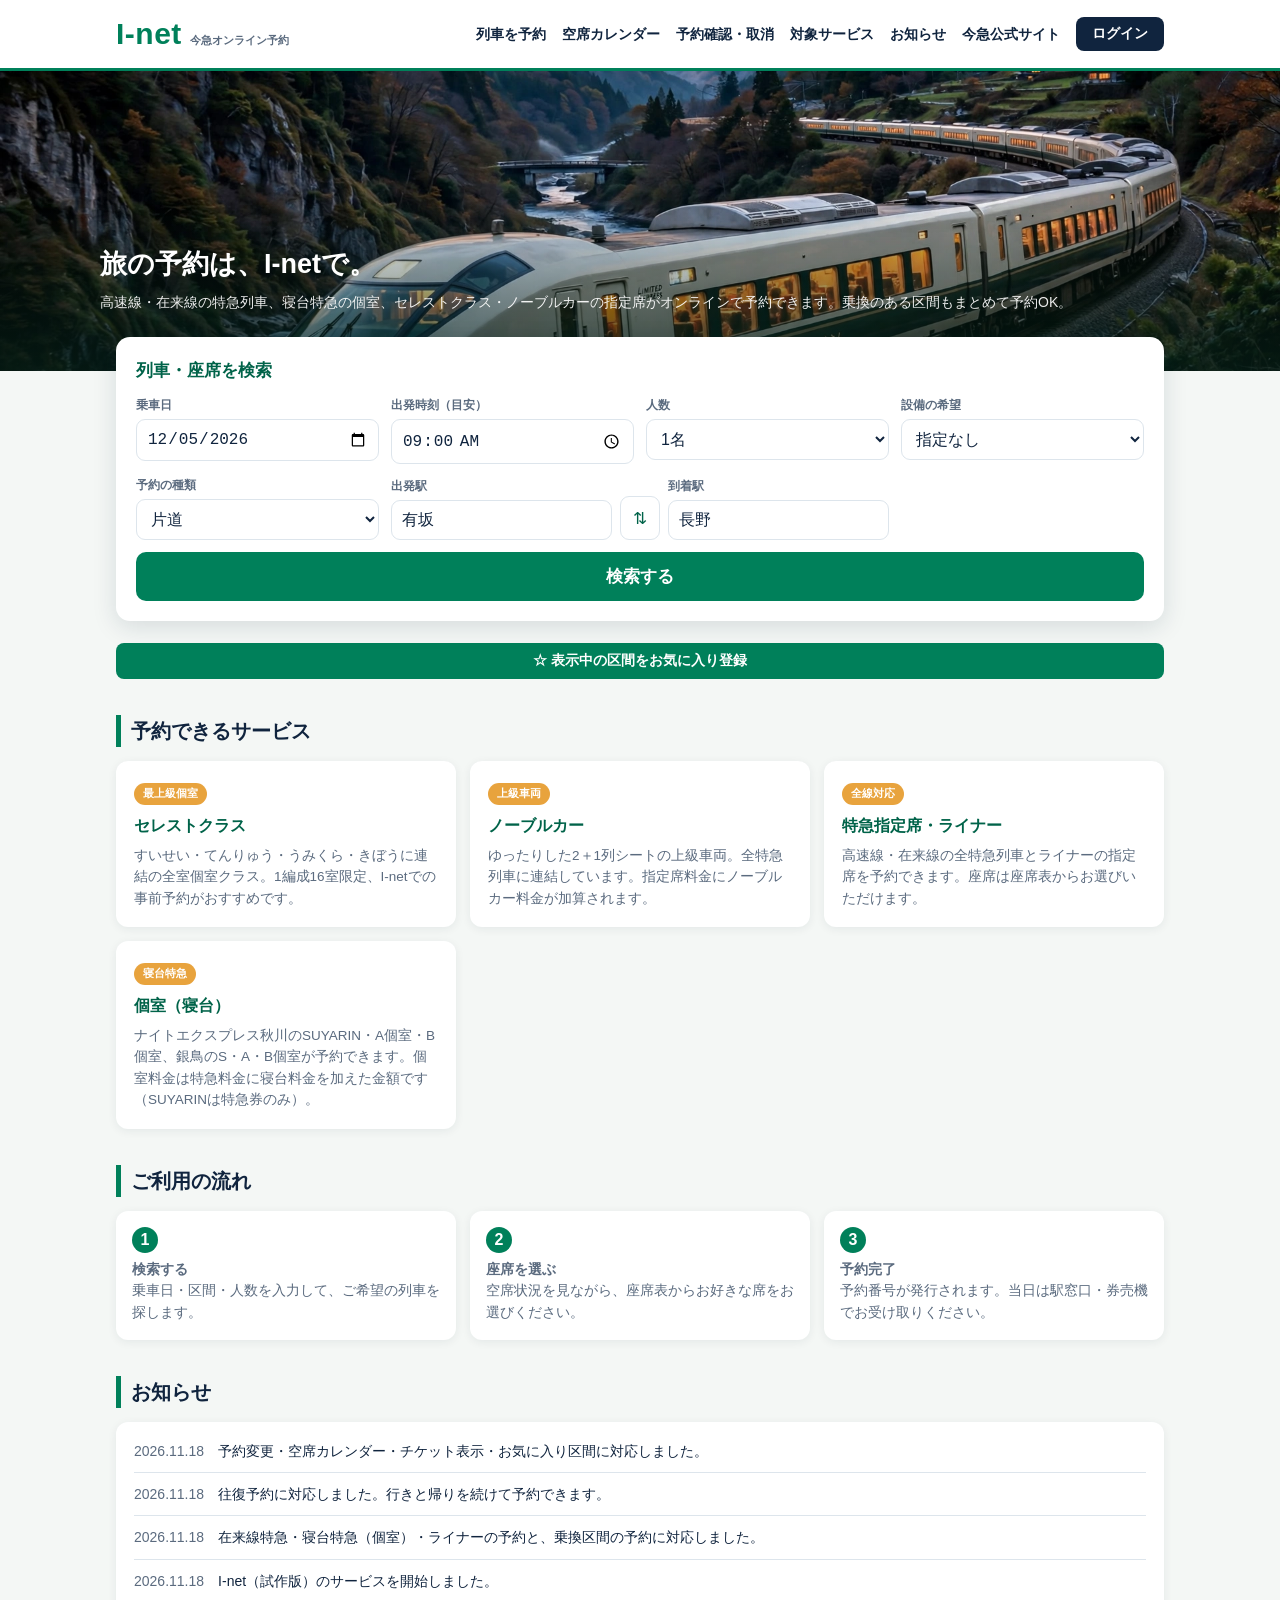
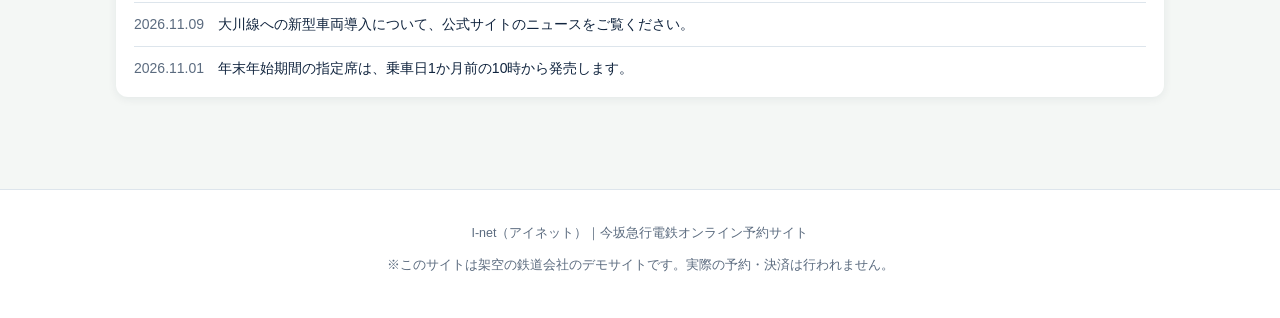
==== index.html @ 6cd25249 "Add I-net Initial I-net page" ====
<!DOCTYPE html>
<html lang="ja">
<head>
<meta charset="UTF-8">
<meta name="viewport" content="width=device-width, initial-scale=1.0">
<title>I-net｜今急オンライン予約サイト</title>
<meta name="description" content="今坂急行電鉄のオンライン予約サイト「I-net」。特急・セレストクラス・ノーブルカーの指定席がネットで予約できます。">
<link rel="stylesheet" href="style.css">
</head>
<body>
<header class="inet-header">
  <div class="inet-header-inner">
    <a class="logo" href="index.html">
      <span class="logo-main">I-net</span>
      <span class="logo-sub">今急オンライン予約</span>
    </a>
    <nav class="inet-nav">
      <a href="index.html">列車を予約</a>
      <a href="calendar.html">空席カレンダー</a>
      <a href="reservations.html">予約確認・取消</a>
      <a href="#services">対象サービス</a>
      <a href="#news">お知らせ</a>
      <a href="../今急公式サイト/index.html">今急公式サイト</a>
      <button class="login-btn" id="loginBtn" type="button">ログイン</button>
    </nav>
  </div>
</header>

<div class="hero">
  <img src="images/hero.webp" alt="山あいを走る今急電鉄の特急列車">
  <div class="hero-copy">
    <div class="hero-copy-inner">
      <h1>旅の予約は、I-netで。</h1>
      <p>高速線・在来線の特急列車、寝台特急の個室、セレストクラス・ノーブルカーの指定席がオンラインで予約できます。乗換のある区間もまとめて予約OK。</p>
    </div>
  </div>
</div>

<main class="wrap">
  <form class="search-panel" id="searchForm">
    <h2>列車・座席を検索</h2>
    <div class="search-grid">
      <div class="field">
        <label for="date">乗車日</label>
        <input type="date" id="date" required>
      </div>
      <div class="field">
        <label for="time">出発時刻（目安）</label>
        <input type="time" id="time" value="09:00">
      </div>
      <div class="field">
        <label for="pax">人数</label>
        <select id="pax">
          <option value="1">1名</option>
          <option value="2">2名</option>
          <option value="3">3名</option>
          <option value="4">4名</option>
          <option value="5">5名</option>
          <option value="6">6名</option>
        </select>
      </div>
      <div class="field">
        <label for="clsPref">設備の希望</label>
        <select id="clsPref">
          <option value="">指定なし</option>
          <option value="指定席">指定席</option>
          <option value="ノーブルカー">ノーブルカー</option>
          <option value="グリーン車">グリーン車</option>
          <option value="セレストクラス">セレストクラス</option>
        </select>
      </div>
      <div class="field">
        <label for="tripType">予約の種類</label>
        <select id="tripType">
          <option value="oneway">片道</option>
          <option value="round">往復</option>
        </select>
      </div>
      <div class="field return-field" hidden>
        <label for="rdate">帰りの乗車日</label>
        <input type="date" id="rdate">
      </div>
      <div class="field return-field" hidden>
        <label for="rtime">帰りの出発時刻（目安）</label>
        <input type="time" id="rtime" value="17:00">
      </div>
      <div class="station-row">
        <div class="field">
          <label for="from">出発駅</label>
          <input type="text" id="from" class="station-input" value="有坂" autocomplete="off" placeholder="駅名を入力">
        </div>
        <button class="swap-btn" id="swapBtn" type="button" title="出発駅と到着駅を入れ替え">⇅</button>
        <div class="field">
          <label for="to">到着駅</label>
          <input type="text" id="to" class="station-input" value="長野" autocomplete="off" placeholder="駅名を入力">
        </div>
      </div>
      <button class="search-btn" type="submit">検索する</button>
    </div>
  </form>
  <div class="fav-bar" id="favBar"></div>

  <section class="section" id="services">
    <h2>予約できるサービス</h2>
    <div class="cards">
      <div class="card">
        <span class="tag">最上級個室</span>
        <h3>セレストクラス</h3>
        <p>すいせい・てんりゅう・うみくら・きぼうに連結の全室個室クラス。1編成16室限定、I-netでの事前予約がおすすめです。</p>
      </div>
      <div class="card">
        <span class="tag">上級車両</span>
        <h3>ノーブルカー</h3>
        <p>ゆったりした2＋1列シートの上級車両。全特急列車に連結しています。指定席料金にノーブルカー料金が加算されます。</p>
      </div>
      <div class="card">
        <span class="tag">全線対応</span>
        <h3>特急指定席・ライナー</h3>
        <p>高速線・在来線の全特急列車とライナーの指定席を予約できます。座席は座席表からお選びいただけます。</p>
      </div>
      <div class="card">
        <span class="tag">寝台特急</span>
        <h3>個室（寝台）</h3>
        <p>ナイトエクスプレス秋川のSUYARIN・A個室・B個室、銀鳥のS・A・B個室が予約できます。個室料金は特急料金に寝台料金を加えた金額です（SUYARINは特急券のみ）。</p>
      </div>
    </div>
  </section>

  <section class="section">
    <h2>ご利用の流れ</h2>
    <div class="steps">
      <div class="step"><span class="step-num">1</span><p><strong>検索する</strong><br>乗車日・区間・人数を入力して、ご希望の列車を探します。</p></div>
      <div class="step"><span class="step-num">2</span><p><strong>座席を選ぶ</strong><br>空席状況を見ながら、座席表からお好きな席をお選びください。</p></div>
      <div class="step"><span class="step-num">3</span><p><strong>予約完了</strong><br>予約番号が発行されます。当日は駅窓口・券売機でお受け取りください。</p></div>
    </div>
  </section>

  <section class="section" id="news">
    <h2>お知らせ</h2>
    <div class="news-list">
      <div class="news-item"><span class="news-date">2026.11.18</span><span>予約変更・空席カレンダー・チケット表示・お気に入り区間に対応しました。</span></div>
      <div class="news-item"><span class="news-date">2026.11.18</span><span>往復予約に対応しました。行きと帰りを続けて予約できます。</span></div>
      <div class="news-item"><span class="news-date">2026.11.18</span><span>在来線特急・寝台特急（個室）・ライナーの予約と、乗換区間の予約に対応しました。</span></div>
      <div class="news-item"><span class="news-date">2026.11.18</span><span>I-net（試作版）のサービスを開始しました。</span></div>
      <div class="news-item"><span class="news-date">2026.11.09</span><span>大川線への新型車両導入について、公式サイトのニュースをご覧ください。</span></div>
      <div class="news-item"><span class="news-date">2026.11.01</span><span>年末年始期間の指定席は、乗車日1か月前の10時から発売します。</span></div>
    </div>
  </section>
</main>

<footer>
  <p>I-net（アイネット）｜今坂急行電鉄オンライン予約サイト</p>
  <p>※このサイトは架空の鉄道会社のデモサイトです。実際の予約・決済は行われません。</p>
</footer>

<script src="js/data.js"></script>
<script src="js/app.js"></script>
<script>
(function () {
  const fromSel = document.getElementById("from");
  const toSel = document.getElementById("to");
  setupStationAutocomplete(fromSel);
  setupStationAutocomplete(toSel);
  const dateInput = document.getElementById("date");
  const today = new Date();
  const iso = d => d.getFullYear() + "-" + String(d.getMonth() + 1).padStart(2, "0") + "-" + String(d.getDate()).padStart(2, "0");
  dateInput.value = iso(today);
  dateInput.min = iso(today);
  const max = new Date(today); max.setDate(max.getDate() + 31);
  dateInput.max = iso(max);
  const rdateInput = document.getElementById("rdate");
  rdateInput.value = iso(today);
  rdateInput.min = iso(today);
  rdateInput.max = iso(max);
  const tripType = document.getElementById("tripType");
  tripType.addEventListener("change", () => {
    const round = tripType.value === "round";
    document.querySelectorAll(".return-field").forEach(el => { el.hidden = !round; });
    if (round) rdateInput.value = dateInput.value;
  });
  dateInput.addEventListener("change", () => {
    if (tripType.value === "round" && rdateInput.value < dateInput.value) rdateInput.value = dateInput.value;
  });
  // お気に入り区間（ブラウザに保存）
  const favBar = document.getElementById("favBar");
  function loadFavs() { try { return JSON.parse(localStorage.getItem("inet_favorites") || "[]"); } catch (e) { return []; } }
  function renderFavs() {
    const favs = loadFavs();
    favBar.innerHTML = "";
    const addBtn = document.createElement("button");
    addBtn.type = "button";
    addBtn.className = "class-btn";
    addBtn.textContent = "☆ 表示中の区間をお気に入り登録";
    addBtn.addEventListener("click", () => {
      const favs2 = loadFavs();
      const pair = { from: fromSel.value, to: toSel.value };
      if (pair.from === pair.to) { alert("出発駅と到着駅が同じです。"); return; }
      if (!favs2.some(f => f.from === pair.from && f.to === pair.to)) {
        favs2.push(pair);
        try { localStorage.setItem("inet_favorites", JSON.stringify(favs2.slice(0, 8))); } catch (e) {}
      }
      renderFavs();
    });
    favBar.appendChild(addBtn);
    for (const f of favs) {
      const chip = document.createElement("span");
      chip.className = "fav-chip";
      chip.innerHTML = f.from + " → " + f.to;
      chip.addEventListener("click", () => { fromSel.value = f.from; toSel.value = f.to; });
      const del = document.createElement("span");
      del.className = "fav-del";
      del.textContent = "×";
      del.addEventListener("click", e => {
        e.stopPropagation();
        const favs2 = loadFavs().filter(x => !(x.from === f.from && x.to === f.to));
        try { localStorage.setItem("inet_favorites", JSON.stringify(favs2)); } catch (e) {}
        renderFavs();
      });
      chip.appendChild(del);
      favBar.appendChild(chip);
    }
  }
  renderFavs();
  document.getElementById("swapBtn").addEventListener("click", () => {
    const v = fromSel.value; fromSel.value = toSel.value; toSel.value = v;
  });
  document.getElementById("loginBtn").addEventListener("click", () => {
    alert("I-net会員ログインは試作版では未実装です。\n会員登録なしでも予約できます。");
  });
  document.getElementById("searchForm").addEventListener("submit", e => {
    e.preventDefault();
    const fromName = resolveStationName(fromSel.value);
    const toName = resolveStationName(toSel.value);
    if (!fromName || !toName) { alert("駅名を候補から選んでください。"); return; }
    fromSel.value = fromName; toSel.value = toName;
    if (fromName === toName) { alert("出発駅と到着駅が同じです。"); return; }
    const q = new URLSearchParams({
      date: dateInput.value,
      time: document.getElementById("time").value || "",
      pax: document.getElementById("pax").value,
      cls: document.getElementById("clsPref").value,
      from: fromName,
      to: toName
    });
    if (tripType.value === "round") {
      q.set("mode", "round");
      q.set("rdate", rdateInput.value);
      q.set("rtime", document.getElementById("rtime").value || "");
    }
    location.href = "trains.html?" + q.toString();
  });
})();
</script>
</body>
</html>
---- style.css ----
/* I-net（今急オンライン予約サイト）共通スタイル */
:root {
  --primary: #00805a;
  --primary-dark: #006349;
  --ink: #10243e;
  --muted: #5b6b7f;
  --line: #dde5ec;
  --bg: #f4f7f5;
  --card: #ffffff;
  --accent: #e8a33d;
  --danger: #c62828;
}
* { box-sizing: border-box; }
body {
  margin: 0;
  font-family: "Hiragino Kaku Gothic ProN", "Hiragino Sans", "Noto Sans JP", sans-serif;
  background: var(--bg);
  color: var(--ink);
  line-height: 1.6;
}
a { color: var(--primary-dark); }

/* ヘッダー */
.inet-header {
  background: #fff;
  border-bottom: 3px solid var(--primary);
  position: sticky; top: 0; z-index: 50;
}
.inet-header-inner {
  max-width: 1080px; margin: 0 auto; padding: 10px 16px;
  display: flex; align-items: center; gap: 20px; flex-wrap: wrap;
}
.logo { text-decoration: none; display: flex; align-items: baseline; gap: 8px; }
.logo-main { font-size: 30px; font-weight: 900; color: var(--primary); letter-spacing: .5px; }
.logo-sub { font-size: 11px; color: var(--muted); font-weight: 700; }
.inet-nav { display: flex; gap: 16px; margin-left: auto; align-items: center; flex-wrap: wrap; }
.inet-nav a { text-decoration: none; color: var(--ink); font-size: 14px; font-weight: 700; }
.inet-nav a:hover { color: var(--primary); }
.login-btn {
  background: var(--ink); color: #fff; border: none; border-radius: 8px;
  padding: 8px 16px; font-size: 14px; font-weight: 700; cursor: pointer;
}

/* ヒーロー */
.hero { position: relative; }
.hero img { width: 100%; height: 300px; object-fit: cover; display: block; }
.hero-copy {
  position: absolute; left: 0; right: 0; bottom: 0;
  background: linear-gradient(transparent, rgba(6, 32, 24, .72));
  color: #fff; padding: 48px 16px 58px;
}
.hero-copy-inner { max-width: 1080px; margin: 0 auto; }
.hero-copy h1 { margin: 0; font-size: 27px; }
.hero-copy p { margin: 4px 0 0; font-size: 14px; opacity: .92; }

.wrap { max-width: 1080px; margin: 0 auto; padding: 0 16px 48px; }

/* 検索パネル */
.search-panel {
  background: var(--card); border-radius: 14px; box-shadow: 0 6px 24px rgba(16, 36, 62, .13);
  padding: 20px; margin-top: -34px; position: relative; z-index: 2;
}
.search-panel h2 { margin: 0 0 12px; font-size: 17px; color: var(--primary-dark); }
.search-grid { display: grid; grid-template-columns: repeat(4, 1fr); gap: 12px; }
.field label { display: block; font-size: 12px; font-weight: 700; color: var(--muted); margin-bottom: 4px; }
.field input, .field select {
  width: 100%; padding: 10px; font-size: 16px; border: 1.5px solid var(--line);
  border-radius: 9px; background: #fff; color: var(--ink);
}
.station-row { display: grid; grid-template-columns: 1fr 40px 1fr; gap: 8px; align-items: end; grid-column: span 2; }
.swap-btn {
  height: 44px; border: 1.5px solid var(--line); background: #fff; border-radius: 9px;
  font-size: 17px; cursor: pointer; color: var(--primary-dark);
}
.search-btn {
  grid-column: span 4; background: var(--primary); color: #fff; border: none; border-radius: 10px;
  padding: 13px; font-size: 17px; font-weight: 800; cursor: pointer;
}
.search-btn:hover { background: var(--primary-dark); }

/* セクション */
.section { margin-top: 36px; }
.section h2 { font-size: 20px; margin: 0 0 14px; border-left: 5px solid var(--primary); padding-left: 10px; }
.cards { display: grid; grid-template-columns: repeat(3, 1fr); gap: 14px; }
.card {
  background: var(--card); border-radius: 12px; padding: 18px;
  box-shadow: 0 2px 10px rgba(16, 36, 62, .07);
}
.card h3 { margin: 0 0 6px; font-size: 16px; color: var(--primary-dark); }
.card p { margin: 0; font-size: 13.5px; color: var(--muted); }
.card .tag {
  display: inline-block; font-size: 11px; font-weight: 800; color: #fff;
  background: var(--accent); border-radius: 20px; padding: 2px 9px; margin-bottom: 8px;
}
.steps { display: grid; grid-template-columns: repeat(3, 1fr); gap: 14px; }
.step { background: var(--card); border-radius: 12px; padding: 16px; box-shadow: 0 2px 10px rgba(16, 36, 62, .07); }
.step-num {
  display: inline-block; width: 26px; height: 26px; line-height: 26px; text-align: center;
  background: var(--primary); color: #fff; border-radius: 50%; font-weight: 800; margin-bottom: 6px;
}
.step p { margin: 0; font-size: 13.5px; color: var(--muted); }
.news-list { background: var(--card); border-radius: 12px; padding: 8px 18px; box-shadow: 0 2px 10px rgba(16, 36, 62, .07); }
.news-item { display: flex; gap: 14px; padding: 10px 0; border-bottom: 1px solid var(--line); font-size: 14px; }
.news-item:last-child { border-bottom: none; }
.news-date { color: var(--muted); font-variant-numeric: tabular-nums; white-space: nowrap; }

/* 検索結果 */
.result-head {
  background: var(--card); border-radius: 12px; padding: 14px 18px; margin-top: 22px;
  box-shadow: 0 2px 10px rgba(16, 36, 62, .07); font-size: 15px;
  display: flex; gap: 14px; flex-wrap: wrap; align-items: center;
}
.result-head .route { font-size: 18px; font-weight: 800; }
.train-card {
  background: var(--card); border-radius: 12px; padding: 16px 18px; margin-top: 14px;
  box-shadow: 0 2px 10px rgba(16, 36, 62, .07);
}
.train-top { display: flex; align-items: baseline; gap: 12px; flex-wrap: wrap; }
.train-name { font-size: 19px; font-weight: 800; color: var(--primary-dark); }
.train-line { font-size: 12px; font-weight: 700; color: #fff; background: var(--primary); border-radius: 4px; padding: 2px 8px; }
.train-times { font-size: 17px; font-weight: 700; font-variant-numeric: tabular-nums; }
.train-times .dur { font-size: 13px; color: var(--muted); font-weight: 400; }
.class-row { display: grid; grid-template-columns: repeat(3, 1fr); gap: 10px; margin-top: 12px; }
.class-cell { border: 1.5px solid var(--line); border-radius: 10px; padding: 10px 12px; }
.class-cell h4 { margin: 0 0 4px; font-size: 14px; }
.vacancy { font-size: 20px; font-weight: 900; }
.vacancy.ok { color: var(--primary); }
.vacancy.few { color: var(--accent); }
.vacancy.full { color: var(--danger); }
.class-price { font-size: 13px; color: var(--muted); }
.class-btn {
  margin-top: 8px; width: 100%; background: var(--primary); color: #fff; border: none;
  border-radius: 8px; padding: 9px; font-weight: 700; cursor: pointer; font-size: 14px;
}
.class-btn:disabled { background: #b9c4cc; cursor: not-allowed; }
.empty-note { background: var(--card); border-radius: 12px; padding: 22px; margin-top: 14px; text-align: center; color: var(--muted); }

/* 座席選択 */
.seat-wrap { display: grid; grid-template-columns: 1fr 300px; gap: 16px; margin-top: 22px; align-items: start; }
.seat-panel, .summary-panel { background: var(--card); border-radius: 12px; padding: 18px; box-shadow: 0 2px 10px rgba(16, 36, 62, .07); }
.seat-panel h2, .summary-panel h2 { margin: 0 0 10px; font-size: 17px; }
.seat-direction { text-align: center; font-size: 12px; color: var(--muted); margin-bottom: 10px; }
.seat-row { display: flex; gap: 6px; justify-content: center; margin-bottom: 6px; align-items: center; }
.seat-row .row-num { width: 20px; text-align: right; font-size: 11px; color: var(--muted); }
.seat {
  width: 42px; height: 38px; border-radius: 8px 8px 4px 4px; border: 1.5px solid var(--primary);
  background: #eefaf5; color: var(--primary-dark); font-size: 12px; font-weight: 700; cursor: pointer;
}
.seat.aisle-space { width: 22px; border: none; background: none; cursor: default; }
.seat.reserved { background: #dfe5ea; border-color: #c3ccd3; color: #93a1ad; cursor: not-allowed; }
.seat.selected { background: var(--primary); color: #fff; }
.legend { display: flex; gap: 16px; font-size: 12.5px; color: var(--muted); margin-top: 12px; flex-wrap: wrap; }
.legend i { display: inline-block; width: 14px; height: 14px; border-radius: 4px; margin-right: 5px; vertical-align: -2px; }
.summary-panel dl { margin: 0; font-size: 14px; }
.summary-panel dt { color: var(--muted); font-size: 12px; margin-top: 10px; }
.summary-panel dd { margin: 2px 0 0; font-weight: 700; }
.total-price { font-size: 22px; font-weight: 900; color: var(--primary-dark); }
.confirm-btn {
  margin-top: 16px; width: 100%; background: var(--primary); color: #fff; border: none;
  border-radius: 10px; padding: 13px; font-size: 16px; font-weight: 800; cursor: pointer;
}
.confirm-btn:disabled { background: #b9c4cc; cursor: not-allowed; }

/* 完了 */
.complete-panel { background: var(--card); border-radius: 14px; padding: 26px; margin-top: 26px; box-shadow: 0 2px 10px rgba(16, 36, 62, .07); }
.complete-panel h2 { margin: 0 0 4px; color: var(--primary-dark); }
.reserve-no { font-size: 24px; font-weight: 900; letter-spacing: 1px; }
.detail-table { width: 100%; border-collapse: collapse; margin-top: 14px; font-size: 14.5px; }
.detail-table th, .detail-table td { border-bottom: 1px solid var(--line); padding: 9px 6px; text-align: left; }
.detail-table th { color: var(--muted); font-weight: 700; width: 130px; }
.back-btn {
  display: inline-block; margin-top: 20px; background: var(--primary); color: #fff; text-decoration: none;
  border-radius: 10px; padding: 12px 26px; font-weight: 800;
}
.demo-note { font-size: 12px; color: var(--muted); margin-top: 14px; }

footer {
  border-top: 1px solid var(--line); margin-top: 44px; padding: 20px 16px 30px;
  text-align: center; color: var(--muted); font-size: 12.5px; background: #fff;
}

@media (max-width: 760px) {
  .search-grid { grid-template-columns: 1fr 1fr; }
  .station-row { grid-column: span 2; }
  .search-btn { grid-column: span 2; }
  .cards, .steps { grid-template-columns: 1fr; }
  .class-row { grid-template-columns: 1fr; }
  .seat-wrap { grid-template-columns: 1fr; }
  .hero img { height: 210px; }
  .hero-copy h1 { font-size: 21px; }
}

/* v2追加：経路カード・クラスチップ・予約確認 */
.badge {
  font-size: 12px; font-weight: 800; color: #fff; border-radius: 20px; padding: 3px 11px;
}
.badge-direct { background: var(--primary); }
.badge-transfer { background: var(--accent); color: var(--ink); }
.leg-block { border-top: 1px solid var(--line); margin-top: 12px; padding-top: 12px; }
.leg-head { display: flex; align-items: baseline; gap: 10px; flex-wrap: wrap; }
.leg-times { font-weight: 700; font-variant-numeric: tabular-nums; }
.leg-sub { margin: 4px 0 8px; font-size: 13px; color: var(--muted); }
.cls-chips { display: flex; gap: 8px; flex-wrap: wrap; margin-top: 8px; }
.cls-chip {
  border: 1.5px solid var(--line); background: #fff; border-radius: 20px;
  padding: 7px 14px; font-size: 14px; font-weight: 700; cursor: pointer; color: var(--ink);
}
.cls-chip .vacancy { font-size: 16px; }
.cls-chip.selected { border-color: var(--primary); background: #eefaf5; color: var(--primary-dark); }
.transfer-note { font-size: 13px; color: var(--muted); margin-top: 10px; }
.journey-foot {
  display: flex; align-items: center; gap: 14px; flex-wrap: wrap;
  border-top: 1px solid var(--line); margin-top: 14px; padding-top: 12px;
}
.journey-total { font-size: 16px; font-weight: 800; }
.proceed-btn { width: auto; margin-top: 0; margin-left: auto; padding: 10px 26px; }
.seat-panel { margin-bottom: 16px; }
.seat-panel h2 { margin: 0 0 4px; font-size: 17px; }
.pref-box { border-top: 1px solid var(--line); margin-top: 16px; padding-top: 12px; }
.pref-box label { display: block; font-size: 12px; font-weight: 700; color: var(--muted); margin-bottom: 4px; }
.pref-box select {
  width: 100%; padding: 9px; font-size: 15px; border: 1.5px solid var(--line);
  border-radius: 9px; background: #fff; color: var(--ink); margin-bottom: 8px;
}
.cancel-btn { background: var(--danger); width: auto; padding: 9px 20px; margin-top: 10px; }
.car-chips { display: flex; gap: 8px; flex-wrap: wrap; margin: 10px 0 4px; }
.chosen-box { background: #eefaf5; border: 1.5px solid var(--line); border-radius: 10px; padding: 12px 16px; margin-bottom: 14px; }
.chosen-box p { margin: 0 0 8px; }
.car-chip { font-size: 13.5px; }

.car-fac { color: var(--muted); font-size: 12.5px; margin: 2px 0 6px; }
.svc-box { background: #fff8ec; border: 1px solid #ecd9ac; border-radius: 8px; padding: 8px 12px; margin: 8px 0; font-size: 13.5px; }
.svc-box select { margin-left: 6px; padding: 4px 6px; }
.change-note { color: var(--accent); font-weight: 700; }
.res-actions { display: flex; gap: 8px; flex-wrap: wrap; align-items: center; margin-top: 10px; }
.res-actions .cancel-btn { margin-top: 0; }
.ticket-link { text-decoration: none; display: inline-block; }

.cal-scroll { overflow-x: auto; }
.cal-table { border-collapse: collapse; width: 100%; background: #fff; border-radius: 10px; overflow: hidden; box-shadow: 0 1px 4px rgba(16,42,67,.08); }
.cal-table th, .cal-table td { border: 1px solid var(--line); padding: 8px 6px; text-align: center; font-size: 13.5px; }
.cal-table th { background: #eefaf5; }
.cal-train { text-align: left !important; font-weight: 700; white-space: nowrap; }
.cal-train span { font-weight: 400; color: var(--muted); font-size: 12px; }
.cal-cell a { text-decoration: none; font-size: 17px; }
.cal-cell.off { color: #aab6bf; font-size: 12px; }
.ticket-card { background: #fff; border: 2px solid var(--primary); border-radius: 14px; padding: 20px 22px; max-width: 640px; margin: 0 auto; box-shadow: 0 2px 10px rgba(16,42,67,.12); }
.ticket-head { display: flex; justify-content: space-between; align-items: baseline; border-bottom: 2px dashed var(--line); padding-bottom: 10px; }
.ticket-logo { font-weight: 800; color: var(--primary); font-size: 19px; }
.ticket-no { font-family: monospace; font-size: 15px; }
.ticket-leg { border-bottom: 1px solid var(--line); padding: 12px 0; }
.ticket-route { font-size: 20px; font-weight: 800; margin: 0 0 2px; }
.ticket-train, .ticket-time, .ticket-seat { margin: 2px 0; color: #33424f; }
.ticket-foot { display: flex; justify-content: space-between; gap: 16px; align-items: center; padding-top: 12px; }
.ticket-total { font-weight: 800; font-size: 17px; margin: 0 0 6px; }
.qr { display: grid; grid-template-columns: repeat(21, 5px); gap: 0; background: #fff; padding: 6px; border: 1px solid var(--line); }
.qr i { width: 5px; height: 5px; display: block; }
.qr i.on { background: #10242f; }
.fav-bar { display: flex; gap: 8px; flex-wrap: wrap; align-items: center; margin-top: 14px; }
.fav-chip { border: 1.5px solid var(--primary); color: var(--primary-dark); background: #eefaf5; border-radius: 999px; padding: 6px 8px 6px 14px; font-size: 13.5px; cursor: pointer; display: inline-flex; gap: 8px; align-items: center; }
.fav-chip .fav-del { color: #b3261e; font-weight: 700; padding: 0 4px; }
.station-input-wrap { position: relative; }
.station-suggest { position: absolute; left: 0; right: 0; top: 100%; z-index: 30; background: #fff; border: 1.5px solid var(--primary); border-radius: 0 0 10px 10px; box-shadow: 0 8px 20px rgba(16,42,67,.18); max-height: 264px; overflow-y: auto; }
.suggest-item { padding: 9px 12px; cursor: pointer; font-size: 15px; }
.suggest-item:hover, .suggest-item.active { background: #eefaf5; }

/* ===== スマホ最適化（v6） ===== */
@media (max-width: 760px) {
  body { font-size: 16px; }
  .wrap { padding: 0 12px 40px; }
  /* ヘッダー：ロゴを小さく、ナビは横スクロールの1行に */
  .inet-header-inner { padding: 8px 12px; gap: 10px; }
  .logo-main { font-size: 24px; }
  .logo-sub { font-size: 10.5px; }
  /* スマホではヘッダーを固定しない（stickyはプレビューやフルページ撮影でずれて見えるため） */
  .inet-header { position: static; }
  body { overflow-x: hidden; }
  .inet-nav { flex-wrap: wrap; overflow-x: visible; gap: 8px 14px; margin-left: 0; width: 100%; padding-bottom: 2px; }
  .inet-nav a { font-size: 13.5px; white-space: nowrap; }
  .login-btn { font-size: 13px; padding: 8px 12px; white-space: nowrap; }
  .search-grid > * { min-width: 0; }
  .field input, .field select { max-width: 100%; }
  /* 検索フォーム */
  .search-panel { padding: 16px 14px; }
  .field label { font-size: 13px; }
  .field input, .field select { min-height: 48px; }
  .field { min-width: 0; }
  .field input[type="date"], .field input[type="time"] { min-width: 0; max-width: 100%; padding-left: 7px; padding-right: 7px; }
  .pref-box select, .svc-box select { font-size: 16px; }
  .search-btn { min-height: 52px; }
  /* 本文テキストの底上げ */
  .card p, .step p { font-size: 14.5px; }
  .leg-sub { font-size: 14px; }
  .transfer-note { font-size: 13.5px; }
  .car-fac { font-size: 13px; }
  .legend { font-size: 13px; }
  .summary-panel dt { font-size: 13px; }
  .summary-panel dl { font-size: 15px; }
  .demo-note { font-size: 12.5px; }
  .news-item { flex-direction: column; gap: 2px; font-size: 14.5px; }
  /* 列車カード */
  .train-card { padding: 14px; }
  .train-name { font-size: 17px; }
  .train-times { font-size: 16px; }
  .journey-foot { flex-direction: column; align-items: stretch; }
  .journey-total { text-align: center; }
  .proceed-btn { width: 100%; margin-left: 0; min-height: 50px; font-size: 16px; }
  /* タップしやすく */
  .cls-chip { padding: 10px 16px; font-size: 15px; }
  .car-chip { padding: 10px 14px; }
  .class-btn { min-height: 46px; font-size: 15px; }
  .suggest-item { padding: 12px; font-size: 16px; }
  .fav-chip { padding: 9px 10px 9px 14px; font-size: 14px; }
  /* 座席表 */
  .seat-panel, .summary-panel { padding: 14px 12px; }
  .seat { width: 40px; height: 38px; font-size: 12.5px; }
  .confirm-btn { min-height: 52px; }
  /* 完了・詳細テーブルは縦積み */
  .complete-panel { padding: 18px 14px; }
  .reserve-no { font-size: 20px; }
  .detail-table { font-size: 15px; }
  .detail-table th, .detail-table td { display: block; width: auto; border-bottom: none; padding: 2px 4px; }
  .detail-table td { border-bottom: 1px solid var(--line); padding-bottom: 10px; margin-bottom: 6px; }
  .back-btn { display: block; text-align: center; padding: 14px; }
  /* チケット */
  .ticket-card { padding: 16px 14px; }
  .ticket-route { font-size: 18px; }
  .ticket-foot { flex-direction: column; }
  /* カレンダー */
  .cal-table { min-width: 580px; }
  .res-actions .class-btn, .res-actions .ticket-link { flex: 1; text-align: center; }
}
@media (max-width: 400px) {
  .seat { width: 36px; height: 36px; }
  .seat.aisle-space { width: 16px; }
  .hero-copy h1 { font-size: 19px; }
}

/* v7：列車カードまわりの整備 */
.summary-line { background: var(--card); border-radius: 12px; padding: 14px 18px; margin-top: 22px; box-shadow: 0 2px 10px rgba(16, 36, 62, .07); font-size: 15px; }
.train-head { display: flex; align-items: center; gap: 12px; flex-wrap: wrap; }
.train-time .big { font-size: 20px; font-weight: 800; font-variant-numeric: tabular-nums; }
.train-time .dur { font-size: 13px; color: var(--muted); margin-left: 8px; }
.badge-transfer { font-size: 12px; font-weight: 800; color: var(--ink); background: var(--accent); border-radius: 20px; padding: 3px 11px; }
.leg-title { font-size: 17px; font-weight: 800; color: var(--primary-dark); margin: 0; display: flex; align-items: center; gap: 10px; flex-wrap: wrap; }
.leg-lines { font-size: 12px; font-weight: 700; color: #fff; background: var(--primary); border-radius: 4px; padding: 2px 8px; }
.leg-route { margin: 4px 0 0; font-size: 15px; font-weight: 700; font-variant-numeric: tabular-nums; }
.proceed-btn { background: var(--primary); color: #fff; border: none; border-radius: 10px; font-weight: 800; cursor: pointer; font-size: 15px; }
.proceed-btn:hover:not(:disabled) { background: var(--primary-dark); }
.proceed-btn:disabled { background: #b9c4cc; cursor: not-allowed; }
.res-label { font-weight: 800; color: var(--primary-dark); }

.cls-chip:disabled { opacity: .5; cursor: not-allowed; background: #f2f5f7; }
.cls-chip:disabled .vacancy { color: var(--danger); }
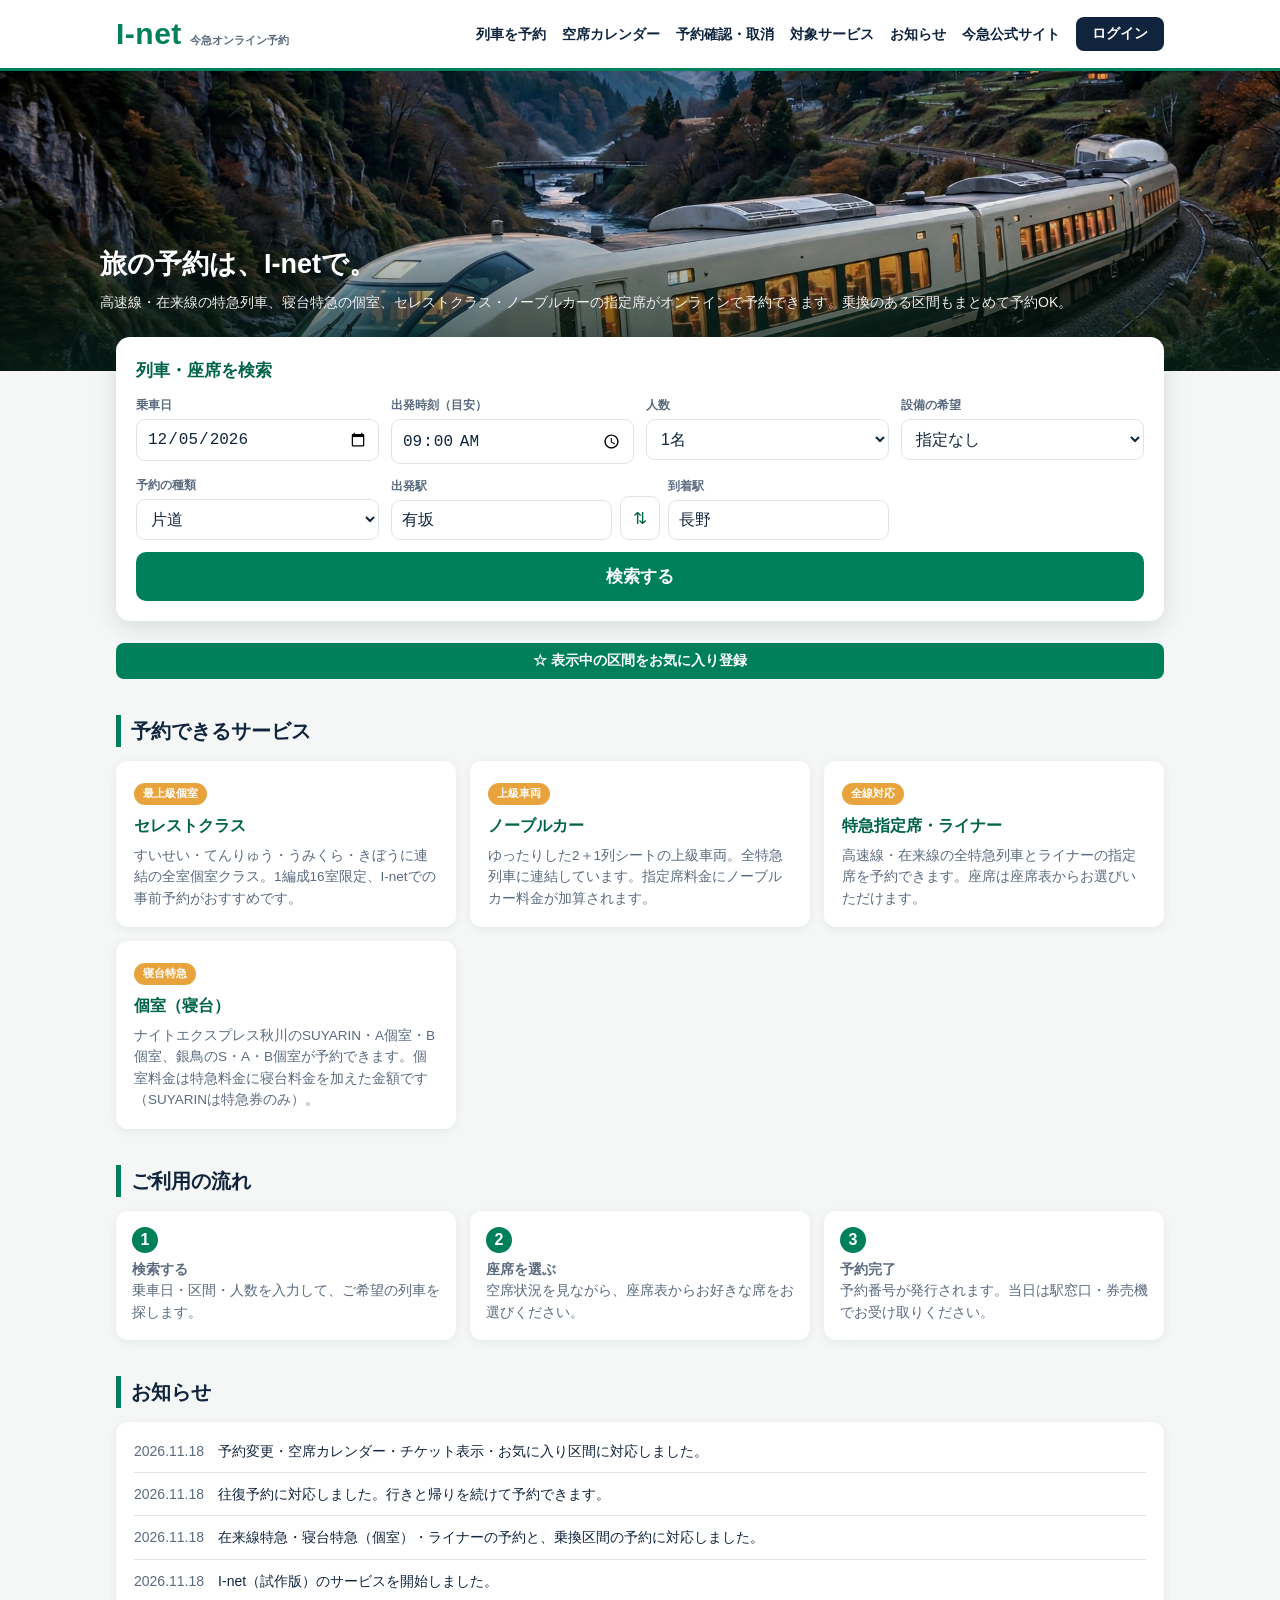
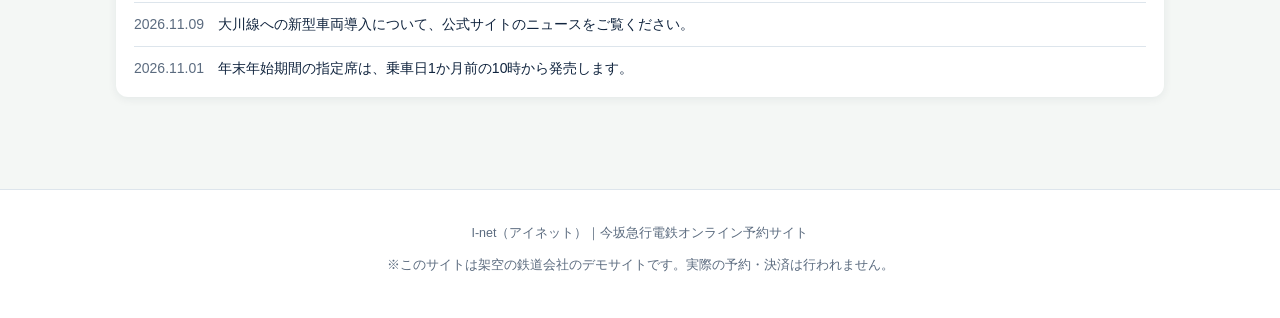
==== commit 1d5d1810: "Update 公式サイトに遷移できるように" ====
--- a/index.html
+++ b/index.html
@@ -20,7 +20,7 @@
       <a href="reservations.html">予約確認・取消</a>
       <a href="#services">対象サービス</a>
       <a href="#news">お知らせ</a>
-      <a href="../今急公式サイト/index.html">今急公式サイト</a>
+      <a href="https://raff-1073.github.io/imakyu/">今急公式サイト</a>
       <button class="login-btn" id="loginBtn" type="button">ログイン</button>
     </nav>
   </div>
--- a/style.css
+++ b/style.css
@@ -61,7 +61,7 @@
   padding: 20px; margin-top: -34px; position: relative; z-index: 2;
 }
 .search-panel h2 { margin: 0 0 12px; font-size: 17px; color: var(--primary-dark); }
-.search-grid { display: grid; grid-template-columns: repeat(4, 1fr); gap: 12px; }
+.search-grid { display: grid; grid-template-columns: repeat(4, minmax(0, 1fr)); gap: 12px; }
 .field label { display: block; font-size: 12px; font-weight: 700; color: var(--muted); margin-bottom: 4px; }
 .field input, .field select {
   width: 100%; padding: 10px; font-size: 16px; border: 1.5px solid var(--line);
@@ -180,7 +180,7 @@
 }
 
 @media (max-width: 760px) {
-  .search-grid { grid-template-columns: 1fr 1fr; }
+  .search-grid { grid-template-columns: repeat(2, minmax(0, 1fr)); }
   .station-row { grid-column: span 2; }
   .search-btn { grid-column: span 2; }
   .cards, .steps { grid-template-columns: 1fr; }
@@ -352,3 +352,10 @@
 
 .cls-chip:disabled { opacity: .5; cursor: not-allowed; background: #f2f5f7; }
 .cls-chip:disabled .vacancy { color: var(--danger); }
+
+/* 日付・時刻の入力枠がスマホではみ出す対策（2026-11-19）
+   iOSの日時入力は固有の最小幅を持つため、外観をリセットして必ず枠内に収める */
+input[type="date"], input[type="time"] { display: block; width: 100%; min-width: 0; max-width: 100%; }
+@media (max-width: 760px) {
+  input[type="date"], input[type="time"] { -webkit-appearance: none; appearance: none; }
+}
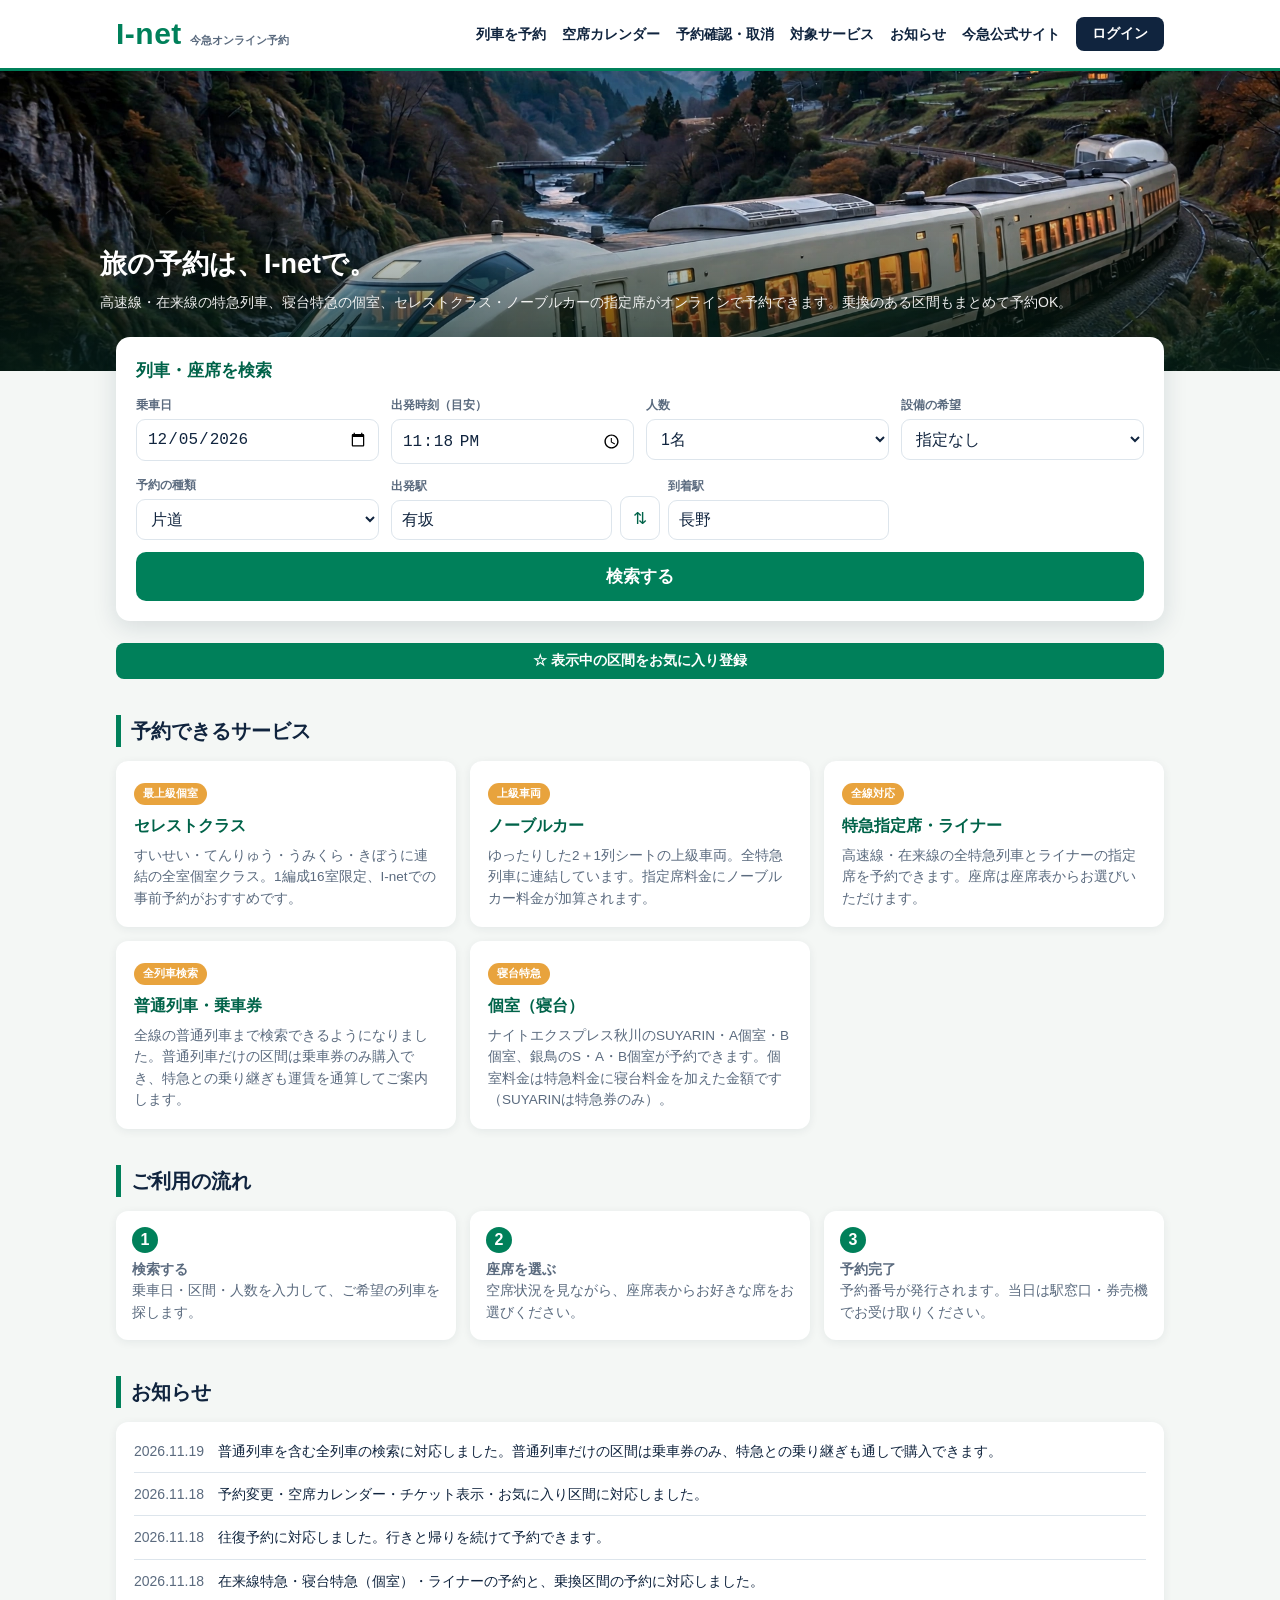
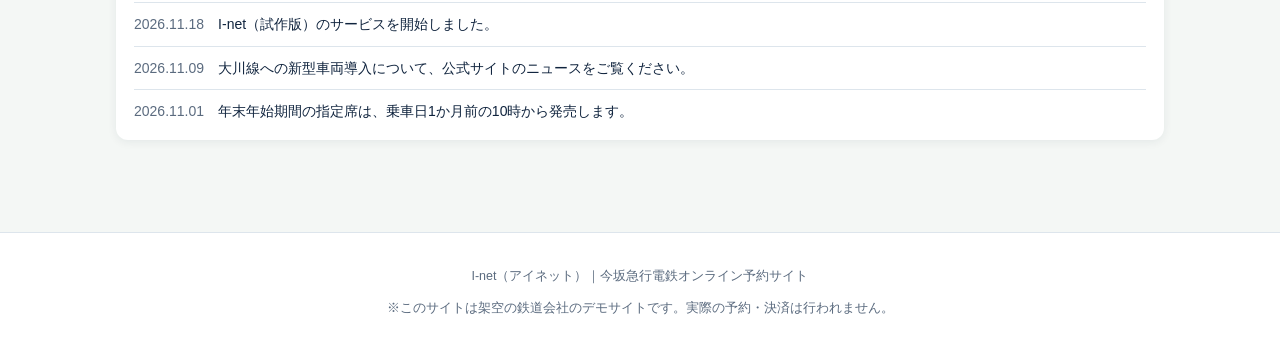
==== commit 1befcbda: "普通列車対応アップデート 特急だけでなく、乗車券のみの予約にも対応！" ====
--- a/index.html
+++ b/index.html
@@ -4,7 +4,7 @@
 <meta charset="UTF-8">
 <meta name="viewport" content="width=device-width, initial-scale=1.0">
 <title>I-net｜今急オンライン予約サイト</title>
-<meta name="description" content="今坂急行電鉄のオンライン予約サイト「I-net」。特急・セレストクラス・ノーブルカーの指定席がネットで予約できます。">
+<meta name="description" content="今坂急行電鉄のオンライン予約サイト「I-net」。特急・セレストクラス・ノーブルカーの指定席予約と、普通列車の乗車券購入ができます。">
 <link rel="stylesheet" href="style.css">
 </head>
 <body>
@@ -119,6 +119,11 @@
         <p>高速線・在来線の全特急列車とライナーの指定席を予約できます。座席は座席表からお選びいただけます。</p>
       </div>
       <div class="card">
+        <span class="tag">全列車検索</span>
+        <h3>普通列車・乗車券</h3>
+        <p>全線の普通列車まで検索できるようになりました。普通列車だけの区間は乗車券のみ購入でき、特急との乗り継ぎも運賃を通算してご案内します。</p>
+      </div>
+      <div class="card">
         <span class="tag">寝台特急</span>
         <h3>個室（寝台）</h3>
         <p>ナイトエクスプレス秋川のSUYARIN・A個室・B個室、銀鳥のS・A・B個室が予約できます。個室料金は特急料金に寝台料金を加えた金額です（SUYARINは特急券のみ）。</p>
@@ -138,6 +143,7 @@
   <section class="section" id="news">
     <h2>お知らせ</h2>
     <div class="news-list">
+      <div class="news-item"><span class="news-date">2026.11.19</span><span>普通列車を含む全列車の検索に対応しました。普通列車だけの区間は乗車券のみ、特急との乗り継ぎも通しで購入できます。</span></div>
       <div class="news-item"><span class="news-date">2026.11.18</span><span>予約変更・空席カレンダー・チケット表示・お気に入り区間に対応しました。</span></div>
       <div class="news-item"><span class="news-date">2026.11.18</span><span>往復予約に対応しました。行きと帰りを続けて予約できます。</span></div>
       <div class="news-item"><span class="news-date">2026.11.18</span><span>在来線特急・寝台特急（個室）・ライナーの予約と、乗換区間の予約に対応しました。</span></div>
@@ -172,6 +178,8 @@
   rdateInput.value = iso(today);
   rdateInput.min = iso(today);
   rdateInput.max = iso(max);
+  watchDateTime(dateInput, document.getElementById("time"));
+  watchDateTime(rdateInput, document.getElementById("rtime"));
   const tripType = document.getElementById("tripType");
   tripType.addEventListener("change", () => {
     const round = tripType.value === "round";
--- a/style.css
+++ b/style.css
@@ -261,6 +261,7 @@
 .fav-chip .fav-del { color: #b3261e; font-weight: 700; padding: 0 4px; }
 .station-input-wrap { position: relative; }
 .station-suggest { position: absolute; left: 0; right: 0; top: 100%; z-index: 30; background: #fff; border: 1.5px solid var(--primary); border-radius: 0 0 10px 10px; box-shadow: 0 8px 20px rgba(16,42,67,.18); max-height: 264px; overflow-y: auto; }
+.suggest-head { padding: 7px 12px 3px; font-size: 12px; font-weight: 700; color: var(--muted); }
 .suggest-item { padding: 9px 12px; cursor: pointer; font-size: 15px; }
 .suggest-item:hover, .suggest-item.active { background: #eefaf5; }
 
@@ -359,3 +360,9 @@
 @media (max-width: 760px) {
   input[type="date"], input[type="time"] { -webkit-appearance: none; appearance: none; }
 }
+
+/* 乗車券のみの区間（普通列車）の表示（v26） */
+.cls-chip.ticket-only{ background:#eef2f5; color:#5a6a75; border:1px dashed #b9c6cf; cursor:default; }
+.ticket-only-note{ background:#eef6f1; border:1px solid #bcd8c6; border-radius:8px; padding:12px 14px; color:#33523f; font-size:14px; }
+
+.badge-ticket{ background:#eef2f5; color:#5a6a75; border:1px solid #b9c6cf; border-radius:999px; padding:2px 10px; font-size:12px; font-weight:700; }
